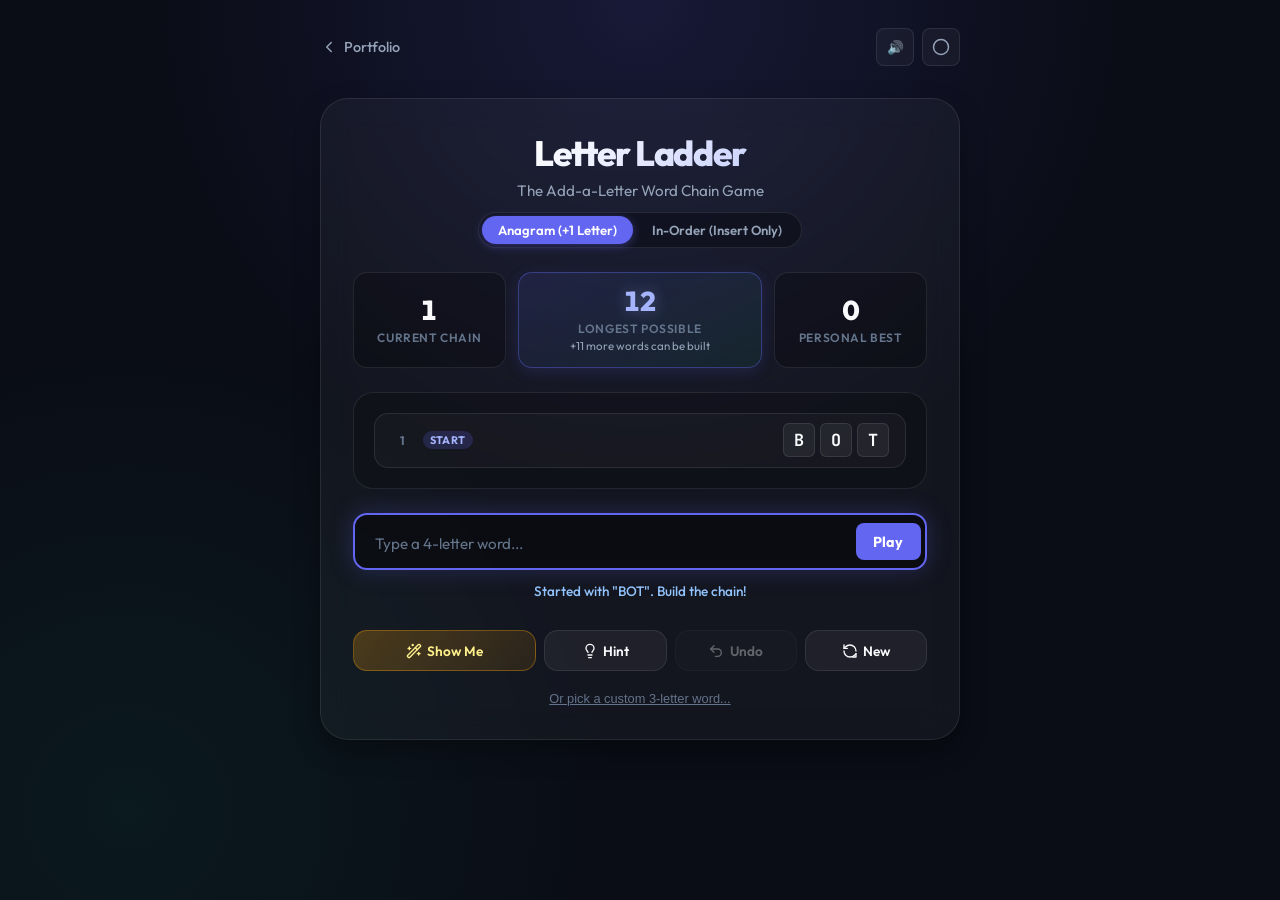
==== add-a-letter/index.html @ 4e4e1e18 "feat: add Letter Ladder add-a-letter word chain game with solver" ====
<!DOCTYPE html>
<html lang="en">
<head>
    <meta charset="UTF-8">
    <meta name="viewport" content="width=device-width, initial-scale=1.0">
    <title>Letter Ladder — The Add-a-Letter Word Game</title>
    <meta name="description" content="Build the longest word chain by adding one letter at a time. Discover optimal word ladders, test your vocabulary, and see how deep your chain can go.">
    
    <!-- Google Fonts -->
    <link rel="preconnect" href="https://fonts.googleapis.com">
    <link rel="preconnect" href="https://fonts.gstatic.com" crossorigin>
    <link href="https://fonts.googleapis.com/css2?family=JetBrains+Mono:wght@500;700;800&family=Outfit:wght@400;500;600;700;800&display=swap" rel="stylesheet">
    
    <link rel="stylesheet" href="style.css">
</head>
<body>
    <!-- Top Navigation -->
    <header class="app-header">
        <a href="../index.html" class="back-link" id="nav-back">
            <svg xmlns="http://www.w3.org/2000/svg" width="18" height="18" viewBox="0 0 24 24" fill="none" stroke="currentColor" stroke-width="2" stroke-linecap="round" stroke-linejoin="round"><path d="m15 18-6-6 6-6"/></svg>
            Portfolio
        </a>
        <div class="header-controls">
            <button class="icon-btn" id="sound-toggle" title="Toggle Sound" aria-label="Toggle Sound">
                <span id="sound-icon">🔊</span>
            </button>
            <button class="icon-btn" id="btn-help" title="How to Play" aria-label="How to Play">
                <svg xmlns="http://www.w3.org/2000/svg" width="18" height="18" viewBox="0 0 24 24" fill="none" stroke="currentColor" stroke-width="2" stroke-linecap="round" stroke-linejoin="round"><circle cx="12" cy="12" r="10"/><path d="9.09 9a3 3 0 0 1 5.83 1c0 2-3 3-3 3"/><path d="12 17h.01"/></svg>
            </button>
        </div>
    </header>

    <!-- Main Game Container -->
    <main class="game-container">
        <!-- Title & Mode Selector -->
        <section class="title-area">
            <h1>Letter Ladder</h1>
            <p class="subtitle">The Add-a-Letter Word Chain Game</p>
            <div class="mode-switch-container">
                <div class="mode-pills" role="tablist">
                    <button class="mode-pill active" id="mode-anagram" title="Rearrange letters + add 1 new letter">
                        Anagram (+1 Letter)
                    </button>
                    <button class="mode-pill" id="mode-inorder" title="Keep letter sequence in order + insert 1 letter">
                        In-Order (Insert Only)
                    </button>
                </div>
            </div>
        </section>

        <!-- Stats Grid -->
        <section class="stats-grid" aria-label="Game Statistics">
            <div class="stat-box">
                <div class="stat-value" id="stat-current-len">1</div>
                <div class="stat-label">Current Chain</div>
            </div>
            <div class="stat-box highlight">
                <div class="stat-value" id="stat-longest-chain">12</div>
                <div class="stat-label">Longest Possible</div>
                <div class="stat-subtext" id="stat-longest-subtext">+11 more words can be built</div>
            </div>
            <div class="stat-box">
                <div class="stat-value" id="stat-best-score">0</div>
                <div class="stat-label">Personal Best</div>
            </div>
        </section>

        <!-- Ladder Chain Display Area -->
        <section class="ladder-section" id="ladder-section" aria-label="Word Ladder Chain">
            <div class="ladder-list" id="ladder-list">
                <!-- Rungs dynamically inserted here -->
            </div>
        </section>

        <!-- Input Section -->
        <section class="input-section">
            <div class="input-box-wrapper">
                <input type="text" id="word-input" class="word-input" placeholder="Type a 4-letter word..." maxlength="14" autocomplete="off" spellcheck="false" autofocus>
                <button type="button" id="submit-btn" class="submit-btn">Play</button>
            </div>
            <div id="feedback-msg" class="feedback-msg info">Ready to climb!</div>
        </section>

        <!-- Action Toolbar -->
        <section class="action-toolbar" aria-label="Game Controls">
            <button class="btn-action show-me" id="btn-show-me" title="Fill the rest of the optimal chain">
                <svg xmlns="http://www.w3.org/2000/svg" width="16" height="16" viewBox="0 0 24 24" fill="none" stroke="currentColor" stroke-width="2" stroke-linecap="round" stroke-linejoin="round"><path d="m21.64 3.64-1.28-1.28a1.21 1.21 0 0 0-1.72 0L2.36 18.64a1.21 1.21 0 0 0 0 1.72l1.28 1.28a1.2 1.2 0 0 0 1.72 0L21.64 5.36a1.2 1.2 0 0 0 0-1.72Z"/><path d="m14 7 3 3"/><path d="M5 6v4"/><path d="M19 14v4"/><path d="M10 2v2"/><path d="M7 8H3"/><path d="M21 16h-4"/><path d="M11 3H9"/></svg>
                Show Me
            </button>
            <button class="btn-action" id="btn-hint" title="Reveal the added letter for the next word">
                <svg xmlns="http://www.w3.org/2000/svg" width="16" height="16" viewBox="0 0 24 24" fill="none" stroke="currentColor" stroke-width="2" stroke-linecap="round" stroke-linejoin="round"><path d="M15 14c.2-1 .7-1.7 1.5-2.5 1-.9 1.5-2.2 1.5-3.5A6 6 0 0 0 6 8c0 1 .2 2.2 1.5 3.5.7.7 1.3 1.5 1.5 2.5"/><path d="M9 18h6"/><path d="M10 22h4"/></svg>
                Hint
            </button>
            <button class="btn-action" id="btn-undo" title="Revert last word">
                <svg xmlns="http://www.w3.org/2000/svg" width="16" height="16" viewBox="0 0 24 24" fill="none" stroke="currentColor" stroke-width="2" stroke-linecap="round" stroke-linejoin="round"><path d="M9 14 4 9l5-5"/><path d="M4 9h10.5a5.5 5.5 0 0 1 5.5 5.5v0a5.5 5.5 0 0 1-5.5 5.5H11"/></svg>
                Undo
            </button>
            <button class="btn-action" id="btn-new" title="Start with a new random 3-letter word">
                <svg xmlns="http://www.w3.org/2000/svg" width="16" height="16" viewBox="0 0 24 24" fill="none" stroke="currentColor" stroke-width="2" stroke-linecap="round" stroke-linejoin="round"><path d="M21 12a9 9 0 0 0-9-9 9.75 9.75 0 0 0-6.74 2.74L3 8"/><path d="M3 3v5h5"/><path d="M3 12a9 9 0 0 0 9 9 9.75 9.75 0 0 0 6.74-2.74L21 16"/><path d="M16 21h5v-5"/></svg>
                New
            </button>
        </section>
        
        <div style="text-align: center; margin-top: -0.5rem;">
            <button id="btn-custom" style="background: transparent; border: none; color: var(--text-dim); font-size: 0.8rem; text-decoration: underline; cursor: pointer;">
                Or pick a custom 3-letter word...
            </button>
        </div>
    </main>

    <!-- How to Play Modal -->
    <div class="modal-overlay" id="modal-help" role="dialog" aria-modal="true" aria-labelledby="help-title">
        <div class="modal-card">
            <div class="modal-header">
                <h2 id="help-title">How to Play</h2>
                <button class="modal-close" id="modal-help-close" aria-label="Close modal">&times;</button>
            </div>
            <div class="modal-body">
                <p><strong>Letter Ladder</strong> is an add-a-letter word game where each step grows longer by exactly one letter!</p>
                <div class="rule-highlight">
                    <strong>The Core Rule:</strong><br>
                    Start with a 3-letter word. Enter a 4-letter word that adds 1 letter. Then a 5-letter word, 6-letter word, and so on as far as you can go!
                </div>
                <p><strong>Game Modes:</strong></p>
                <ul style="padding-left: 1.25rem; display: flex; flex-direction: column; gap: 0.5rem;">
                    <li><strong>Anagram Mode:</strong> You can rearrange all previous letters when adding the new letter (e.g. <code>CAT</code> &rarr; <code>CART</code> &rarr; <code>TRACK</code> &rarr; <code>CRATER</code>).</li>
                    <li><strong>In-Order Mode:</strong> Letters must stay in their original sequence; the new letter is simply inserted anywhere (e.g. <code>CAT</code> &rarr; <code>CHAT</code> &rarr; <code>CHANT</code>).</li>
                </ul>
                <p><strong>Features:</strong></p>
                <ul style="padding-left: 1.25rem; display: flex; flex-direction: column; gap: 0.5rem;">
                    <li><strong>Longest Possible:</strong> At each step, the badge reveals the deepest word chain that can be reached from your current word.</li>
                    <li><strong>Show Me:</strong> Stuck? Press <em>Show Me</em> to watch the computer build the optimal chain step-by-step!</li>
                    <li><strong>Hint:</strong> Reveals the letter that unlocks the longest path.</li>
                    <li><strong>Undo:</strong> Step backward to explore different word branches.</li>
                </ul>
            </div>
        </div>
    </div>

    <!-- Custom Word Modal -->
    <div class="modal-overlay" id="modal-custom" role="dialog" aria-modal="true" aria-labelledby="custom-title">
        <div class="modal-card">
            <div class="modal-header">
                <h2 id="custom-title">Custom Starting Word</h2>
                <button class="modal-close" id="modal-custom-close" aria-label="Close modal">&times;</button>
            </div>
            <div class="modal-body">
                <p>Choose any valid 3-letter English word to start your chain from:</p>
                <div class="input-box-wrapper" style="margin-top: 0.5rem;">
                    <input type="text" id="custom-word-input" class="word-input" placeholder="e.g. CAT, SUN, DOG..." maxlength="3" style="padding-right: 5rem;">
                    <button type="button" id="custom-word-submit" class="submit-btn">Start</button>
                </div>
            </div>
        </div>
    </div>

    <!-- Scripts -->
    <script src="words.js"></script>
    <script src="app.js"></script>
</body>
</html>
---- add-a-letter/style.css ----
/* Modern Glassmorphic Design System */
:root {
    --bg-main: #0a0c16;
    --bg-card: rgba(255, 255, 255, 0.04);
    --bg-card-hover: rgba(255, 255, 255, 0.07);
    --border-color: rgba(255, 255, 255, 0.09);
    --border-highlight: rgba(99, 102, 241, 0.4);
    
    --primary: #6366f1;
    --primary-light: #818cf8;
    --primary-glow: rgba(99, 102, 241, 0.25);
    
    --accent-gold: #f59e0b;
    --accent-gold-bg: rgba(245, 158, 11, 0.15);
    --accent-gold-border: rgba(245, 158, 11, 0.35);
    
    --accent-green: #10b981;
    --accent-green-bg: rgba(16, 185, 129, 0.15);
    
    --accent-red: #ef4444;
    --accent-red-bg: rgba(239, 68, 68, 0.15);

    --text-main: #f8fafc;
    --text-muted: #94a3b8;
    --text-dim: #64748b;

    --font-main: 'Outfit', -apple-system, BlinkMacSystemFont, 'Segoe UI', Roboto, sans-serif;
    --font-mono: 'JetBrains Mono', 'Fira Code', monospace;
    --radius-sm: 8px;
    --radius-md: 14px;
    --radius-lg: 20px;
    --radius-xl: 28px;
    
    --shadow-soft: 0 10px 30px -5px rgba(0, 0, 0, 0.4);
    --shadow-glow: 0 0 25px rgba(99, 102, 241, 0.25);
}

* {
    box-sizing: border-box;
    margin: 0;
    padding: 0;
}

body {
    font-family: var(--font-main);
    background-color: var(--bg-main);
    background-image: 
        radial-gradient(circle at 50% 0%, rgba(99, 102, 241, 0.15), transparent 45%),
        radial-gradient(circle at 10% 90%, rgba(16, 185, 129, 0.08), transparent 35%);
    background-attachment: fixed;
    color: var(--text-main);
    min-height: 100vh;
    display: flex;
    flex-direction: column;
    align-items: center;
    padding: 1.25rem;
    overflow-x: hidden;
}

/* Header */
.app-header {
    width: 100%;
    max-width: 640px;
    display: flex;
    justify-content: space-between;
    align-items: center;
    margin-bottom: 1.5rem;
    padding: 0.5rem 0;
}

.back-link {
    display: inline-flex;
    align-items: center;
    gap: 0.4rem;
    color: var(--text-muted);
    text-decoration: none;
    font-size: 0.9rem;
    font-weight: 500;
    transition: color 0.2s ease, transform 0.2s ease;
}

.back-link:hover {
    color: var(--text-main);
    transform: translateX(-2px);
}

.header-controls {
    display: flex;
    align-items: center;
    gap: 0.5rem;
}

.icon-btn {
    background: var(--bg-card);
    border: 1px solid var(--border-color);
    color: var(--text-muted);
    width: 38px;
    height: 38px;
    border-radius: var(--radius-sm);
    display: inline-flex;
    align-items: center;
    justify-content: center;
    cursor: pointer;
    transition: all 0.2s ease;
}

.icon-btn:hover {
    background: var(--bg-card-hover);
    color: var(--text-main);
    border-color: rgba(255, 255, 255, 0.2);
}

/* Main Container */
.game-container {
    width: 100%;
    max-width: 640px;
    background: var(--bg-card);
    backdrop-filter: blur(16px);
    -webkit-backdrop-filter: blur(16px);
    border: 1px solid var(--border-color);
    border-radius: var(--radius-xl);
    padding: 2rem;
    box-shadow: var(--shadow-soft);
    display: flex;
    flex-direction: column;
    gap: 1.5rem;
    margin-bottom: 2rem;
}

/* Title section */
.title-area {
    text-align: center;
}

.title-area h1 {
    font-size: 2.2rem;
    font-weight: 800;
    letter-spacing: -0.04em;
    background: linear-gradient(135deg, #ffffff 30%, #a5b4fc 100%);
    -webkit-background-clip: text;
    -webkit-text-fill-color: transparent;
    margin-bottom: 0.35rem;
}

.title-area .subtitle {
    color: var(--text-muted);
    font-size: 0.95rem;
}

/* Mode Switcher */
.mode-switch-container {
    display: flex;
    justify-content: center;
    margin-top: 0.75rem;
}

.mode-pills {
    display: inline-flex;
    background: rgba(0, 0, 0, 0.3);
    border: 1px solid var(--border-color);
    border-radius: 30px;
    padding: 3px;
    gap: 3px;
}

.mode-pill {
    background: transparent;
    border: none;
    color: var(--text-muted);
    padding: 0.4rem 1rem;
    border-radius: 20px;
    font-size: 0.82rem;
    font-weight: 600;
    cursor: pointer;
    transition: all 0.2s ease;
    font-family: var(--font-main);
}

.mode-pill.active {
    background: var(--primary);
    color: #ffffff;
    box-shadow: 0 2px 10px rgba(99, 102, 241, 0.4);
}

.mode-pill:hover:not(.active) {
    color: var(--text-main);
}

/* Stats dashboard */
.stats-grid {
    display: grid;
    grid-template-columns: 1fr 1.6fr 1fr;
    gap: 0.75rem;
}

.stat-box {
    background: rgba(0, 0, 0, 0.25);
    border: 1px solid var(--border-color);
    border-radius: var(--radius-md);
    padding: 0.85rem 0.75rem;
    text-align: center;
    display: flex;
    flex-direction: column;
    justify-content: center;
    align-items: center;
    transition: all 0.2s ease;
}

.stat-box.highlight {
    background: linear-gradient(145deg, rgba(99, 102, 241, 0.12), rgba(16, 185, 129, 0.08));
    border-color: var(--border-highlight);
    box-shadow: 0 4px 15px rgba(99, 102, 241, 0.15);
}

.stat-value {
    font-size: 1.7rem;
    font-weight: 800;
    line-height: 1.1;
    color: var(--text-main);
    font-variant-numeric: tabular-nums;
}

.stat-box.highlight .stat-value {
    color: #a5b4fc;
    text-shadow: 0 0 15px rgba(165, 180, 252, 0.4);
}

.stat-label {
    font-size: 0.75rem;
    color: var(--text-dim);
    text-transform: uppercase;
    letter-spacing: 0.05em;
    font-weight: 600;
    margin-top: 0.25rem;
}

.stat-subtext {
    font-size: 0.72rem;
    color: var(--text-muted);
    margin-top: 0.15rem;
}

/* Ladder area */
.ladder-section {
    background: rgba(0, 0, 0, 0.2);
    border: 1px solid var(--border-color);
    border-radius: var(--radius-lg);
    padding: 1.25rem;
    max-height: 380px;
    overflow-y: auto;
    scrollbar-width: thin;
    scrollbar-color: rgba(255, 255, 255, 0.15) transparent;
}

.ladder-section::-webkit-scrollbar {
    width: 6px;
}

.ladder-section::-webkit-scrollbar-thumb {
    background: rgba(255, 255, 255, 0.15);
    border-radius: 3px;
}

.ladder-list {
    display: flex;
    flex-direction: column;
    gap: 0.65rem;
}

/* Rung item */
.ladder-rung {
    display: flex;
    align-items: center;
    justify-content: space-between;
    background: rgba(255, 255, 255, 0.03);
    border: 1px solid var(--border-color);
    border-radius: var(--radius-md);
    padding: 0.6rem 1rem;
    animation: rungSlideIn 0.3s cubic-bezier(0.16, 1, 0.3, 1) forwards;
    transition: all 0.2s ease;
}

.ladder-rung:hover {
    background: rgba(255, 255, 255, 0.06);
    border-color: rgba(255, 255, 255, 0.18);
}

.ladder-rung.starter-rung {
    border-left: 4px solid var(--primary);
}

.ladder-rung.user-rung {
    border-left: 4px solid var(--accent-green);
}

.ladder-rung.ai-rung {
    border-left: 4px solid var(--accent-gold);
    background: rgba(245, 158, 11, 0.05);
}

.rung-meta {
    display: flex;
    align-items: center;
    gap: 0.6rem;
}

.rung-step {
    font-size: 0.75rem;
    font-weight: 700;
    color: var(--text-dim);
    width: 22px;
    text-align: center;
}

.rung-source {
    font-size: 0.68rem;
    font-weight: 700;
    text-transform: uppercase;
    padding: 2px 7px;
    border-radius: 10px;
    letter-spacing: 0.04em;
}

.rung-source.start {
    background: rgba(99, 102, 241, 0.2);
    color: #a5b4fc;
}

.rung-source.user {
    background: var(--accent-green-bg);
    color: #6ee7b7;
}

.rung-source.ai {
    background: var(--accent-gold-bg);
    color: #fcd34d;
}

/* Letters visual */
.word-tiles {
    display: flex;
    gap: 0.3rem;
}

.tile {
    width: 32px;
    height: 34px;
    border-radius: 6px;
    background: rgba(255, 255, 255, 0.06);
    border: 1px solid rgba(255, 255, 255, 0.1);
    display: flex;
    align-items: center;
    justify-content: center;
    font-family: var(--font-mono);
    font-weight: 700;
    font-size: 1.05rem;
    text-transform: uppercase;
    color: var(--text-main);
    transition: all 0.2s ease;
}

.tile.new-letter {
    background: linear-gradient(135deg, rgba(245, 158, 11, 0.35), rgba(245, 158, 11, 0.15));
    border-color: var(--accent-gold);
    color: #fef08a;
    box-shadow: 0 0 10px rgba(245, 158, 11, 0.3);
    transform: scale(1.05);
}

.added-badge {
    display: inline-flex;
    align-items: center;
    gap: 3px;
    font-size: 0.75rem;
    color: var(--accent-gold);
    font-weight: 700;
    font-family: var(--font-mono);
}

/* Input Area */
.input-section {
    display: flex;
    flex-direction: column;
    gap: 0.75rem;
}

.input-box-wrapper {
    position: relative;
    display: flex;
    align-items: center;
}

.word-input {
    width: 100%;
    background: rgba(0, 0, 0, 0.35);
    border: 2px solid var(--border-color);
    border-radius: var(--radius-md);
    padding: 0.85rem 5.5rem 0.85rem 1.25rem;
    font-family: var(--font-mono);
    font-size: 1.25rem;
    font-weight: 700;
    text-transform: uppercase;
    color: #ffffff;
    letter-spacing: 0.1em;
    outline: none;
    transition: all 0.2s ease;
}

.word-input:focus {
    border-color: var(--primary);
    box-shadow: var(--shadow-glow);
    background: rgba(0, 0, 0, 0.45);
}

.word-input::placeholder {
    font-family: var(--font-main);
    font-size: 0.95rem;
    font-weight: 400;
    text-transform: none;
    letter-spacing: normal;
    color: var(--text-dim);
}

.submit-btn {
    position: absolute;
    right: 6px;
    background: var(--primary);
    border: none;
    color: #ffffff;
    padding: 0.6rem 1.1rem;
    border-radius: var(--radius-sm);
    font-family: var(--font-main);
    font-weight: 700;
    font-size: 0.9rem;
    cursor: pointer;
    transition: all 0.2s ease;
}

.submit-btn:hover:not(:disabled) {
    background: var(--primary-light);
    box-shadow: 0 4px 15px rgba(99, 102, 241, 0.4);
}

.submit-btn:disabled {
    opacity: 0.4;
    cursor: not-allowed;
}

/* Feedback alert / helper message */
.feedback-msg {
    min-height: 24px;
    font-size: 0.85rem;
    font-weight: 500;
    text-align: center;
    transition: all 0.2s ease;
}

.feedback-msg.error {
    color: #f87171;
}

.feedback-msg.success {
    color: #4ade80;
}

.feedback-msg.info {
    color: #93c5fd;
}

/* Action toolbar */
.action-toolbar {
    display: grid;
    grid-template-columns: 1.5fr 1fr 1fr 1fr;
    gap: 0.5rem;
}

.btn-action {
    background: rgba(255, 255, 255, 0.05);
    border: 1px solid var(--border-color);
    color: var(--text-main);
    padding: 0.65rem 0.5rem;
    border-radius: var(--radius-md);
    font-family: var(--font-main);
    font-weight: 600;
    font-size: 0.85rem;
    cursor: pointer;
    display: flex;
    align-items: center;
    justify-content: center;
    gap: 0.35rem;
    transition: all 0.2s ease;
}

.btn-action:hover:not(:disabled) {
    background: rgba(255, 255, 255, 0.1);
    border-color: rgba(255, 255, 255, 0.2);
}

.btn-action:disabled {
    opacity: 0.35;
    cursor: not-allowed;
}

.btn-action.show-me {
    background: linear-gradient(135deg, rgba(245, 158, 11, 0.25), rgba(245, 158, 11, 0.1));
    border-color: var(--accent-gold-border);
    color: #fef08a;
}

.btn-action.show-me:hover:not(:disabled) {
    background: linear-gradient(135deg, rgba(245, 158, 11, 0.4), rgba(245, 158, 11, 0.2));
    border-color: var(--accent-gold);
    box-shadow: 0 4px 15px rgba(245, 158, 11, 0.25);
}

/* Modal */
.modal-overlay {
    position: fixed;
    inset: 0;
    background: rgba(0, 0, 0, 0.75);
    backdrop-filter: blur(8px);
    display: flex;
    align-items: center;
    justify-content: center;
    padding: 1rem;
    z-index: 100;
    opacity: 0;
    pointer-events: none;
    transition: opacity 0.2s ease;
}

.modal-overlay.open {
    opacity: 1;
    pointer-events: auto;
}

.modal-card {
    background: #131726;
    border: 1px solid var(--border-color);
    border-radius: var(--radius-xl);
    max-width: 480px;
    width: 100%;
    padding: 2rem;
    box-shadow: 0 20px 50px rgba(0, 0, 0, 0.7);
    display: flex;
    flex-direction: column;
    gap: 1.25rem;
    transform: scale(0.95);
    transition: transform 0.2s ease;
}

.modal-overlay.open .modal-card {
    transform: scale(1);
}

.modal-header {
    display: flex;
    justify-content: space-between;
    align-items: center;
}

.modal-header h2 {
    font-size: 1.5rem;
    font-weight: 800;
}

.modal-close {
    background: transparent;
    border: none;
    color: var(--text-muted);
    font-size: 1.5rem;
    cursor: pointer;
}

.modal-body {
    color: var(--text-muted);
    font-size: 0.95rem;
    line-height: 1.6;
    display: flex;
    flex-direction: column;
    gap: 1rem;
}

.rule-highlight {
    background: rgba(99, 102, 241, 0.1);
    border-left: 3px solid var(--primary);
    padding: 0.75rem 1rem;
    border-radius: 0 var(--radius-sm) var(--radius-sm) 0;
    color: #c7d2fe;
}

/* Keyframes */
@keyframes rungSlideIn {
    from {
        opacity: 0;
        transform: translateY(-8px);
    }
    to {
        opacity: 1;
        transform: translateY(0);
    }
}

@keyframes shake {
    0%, 100% { transform: translateX(0); }
    20%, 60% { transform: translateX(-6px); }
    40%, 80% { transform: translateX(6px); }
}

.shake {
    animation: shake 0.4s ease;
}

/* Responsive adjustments */
@media (max-width: 540px) {
    body {
        padding: 0.75rem;
    }
    .game-container {
        padding: 1.25rem;
        gap: 1rem;
    }
    .title-area h1 {
        font-size: 1.75rem;
    }
    .stats-grid {
        grid-template-columns: 1fr;
        gap: 0.5rem;
    }
    .action-toolbar {
        grid-template-columns: 1fr 1fr;
    }
    .tile {
        width: 27px;
        height: 30px;
        font-size: 0.9rem;
    }
}
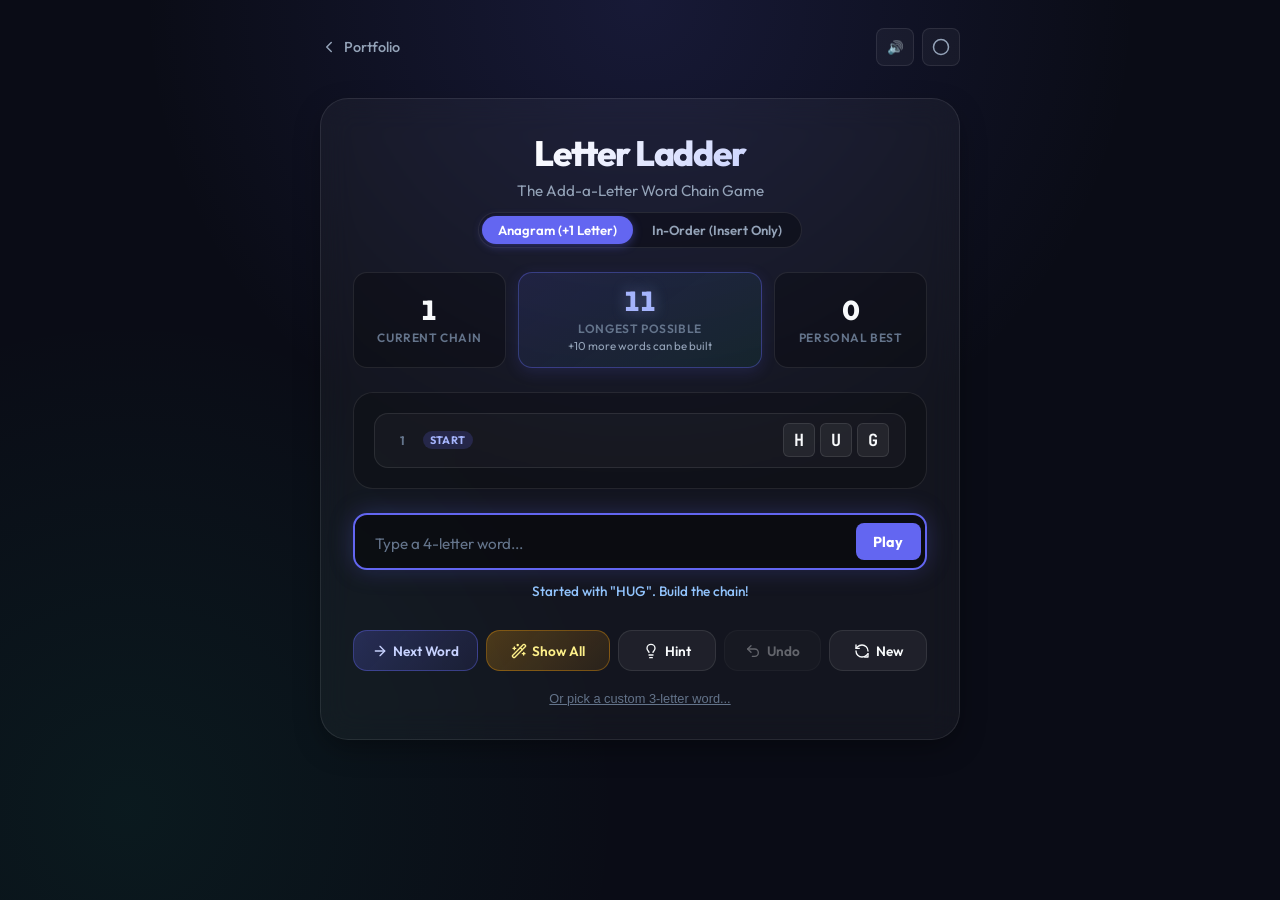
==== commit cd92f153: "feat: add Next Word button to reveal a single word in the chain" ====
--- a/add-a-letter/index.html
+++ b/add-a-letter/index.html
@@ -83,9 +83,13 @@
 
         <!-- Action Toolbar -->
         <section class="action-toolbar" aria-label="Game Controls">
+            <button class="btn-action next-word" id="btn-next-word" title="Show just the next word in the chain">
+                <svg xmlns="http://www.w3.org/2000/svg" width="16" height="16" viewBox="0 0 24 24" fill="none" stroke="currentColor" stroke-width="2" stroke-linecap="round" stroke-linejoin="round"><path d="M5 12h14"/><path d="m12 5 7 7-7 7"/></svg>
+                Next Word
+            </button>
             <button class="btn-action show-me" id="btn-show-me" title="Fill the rest of the optimal chain">
                 <svg xmlns="http://www.w3.org/2000/svg" width="16" height="16" viewBox="0 0 24 24" fill="none" stroke="currentColor" stroke-width="2" stroke-linecap="round" stroke-linejoin="round"><path d="m21.64 3.64-1.28-1.28a1.21 1.21 0 0 0-1.72 0L2.36 18.64a1.21 1.21 0 0 0 0 1.72l1.28 1.28a1.2 1.2 0 0 0 1.72 0L21.64 5.36a1.2 1.2 0 0 0 0-1.72Z"/><path d="m14 7 3 3"/><path d="M5 6v4"/><path d="M19 14v4"/><path d="M10 2v2"/><path d="M7 8H3"/><path d="M21 16h-4"/><path d="M11 3H9"/></svg>
-                Show Me
+                Show All
             </button>
             <button class="btn-action" id="btn-hint" title="Reveal the added letter for the next word">
                 <svg xmlns="http://www.w3.org/2000/svg" width="16" height="16" viewBox="0 0 24 24" fill="none" stroke="currentColor" stroke-width="2" stroke-linecap="round" stroke-linejoin="round"><path d="M15 14c.2-1 .7-1.7 1.5-2.5 1-.9 1.5-2.2 1.5-3.5A6 6 0 0 0 6 8c0 1 .2 2.2 1.5 3.5.7.7 1.3 1.5 1.5 2.5"/><path d="M9 18h6"/><path d="M10 22h4"/></svg>
@@ -129,7 +133,8 @@
                 <p><strong>Features:</strong></p>
                 <ul style="padding-left: 1.25rem; display: flex; flex-direction: column; gap: 0.5rem;">
                     <li><strong>Longest Possible:</strong> At each step, the badge reveals the deepest word chain that can be reached from your current word.</li>
-                    <li><strong>Show Me:</strong> Stuck? Press <em>Show Me</em> to watch the computer build the optimal chain step-by-step!</li>
+                    <li><strong>Next Word:</strong> Need just a nudge? Reveals the immediate next optimal word so you can keep playing from there.</li>
+                    <li><strong>Show All:</strong> Stuck? Press <em>Show All</em> to watch the computer build the optimal chain step-by-step!</li>
                     <li><strong>Hint:</strong> Reveals the letter that unlocks the longest path.</li>
                     <li><strong>Undo:</strong> Step backward to explore different word branches.</li>
                 </ul>
--- a/add-a-letter/style.css
+++ b/add-a-letter/style.css
@@ -470,7 +470,7 @@
 /* Action toolbar */
 .action-toolbar {
     display: grid;
-    grid-template-columns: 1.5fr 1fr 1fr 1fr;
+    grid-template-columns: 1.15fr 1.15fr 0.9fr 0.9fr 0.9fr;
     gap: 0.5rem;
 }
 
@@ -501,6 +501,19 @@
     cursor: not-allowed;
 }
 
+.btn-action.next-word {
+    background: linear-gradient(135deg, rgba(99, 102, 241, 0.25), rgba(99, 102, 241, 0.1));
+    border-color: rgba(99, 102, 241, 0.4);
+    color: #c7d2fe;
+}
+
+.btn-action.next-word:hover:not(:disabled) {
+    background: linear-gradient(135deg, rgba(99, 102, 241, 0.4), rgba(99, 102, 241, 0.2));
+    border-color: var(--primary);
+    box-shadow: 0 4px 15px rgba(99, 102, 241, 0.25);
+    color: #ffffff;
+}
+
 .btn-action.show-me {
     background: linear-gradient(135deg, rgba(245, 158, 11, 0.25), rgba(245, 158, 11, 0.1));
     border-color: var(--accent-gold-border);
@@ -630,6 +643,9 @@
     .action-toolbar {
         grid-template-columns: 1fr 1fr;
     }
+    .action-toolbar .btn-action:last-child {
+        grid-column: span 2;
+    }
     .tile {
         width: 27px;
         height: 30px;
